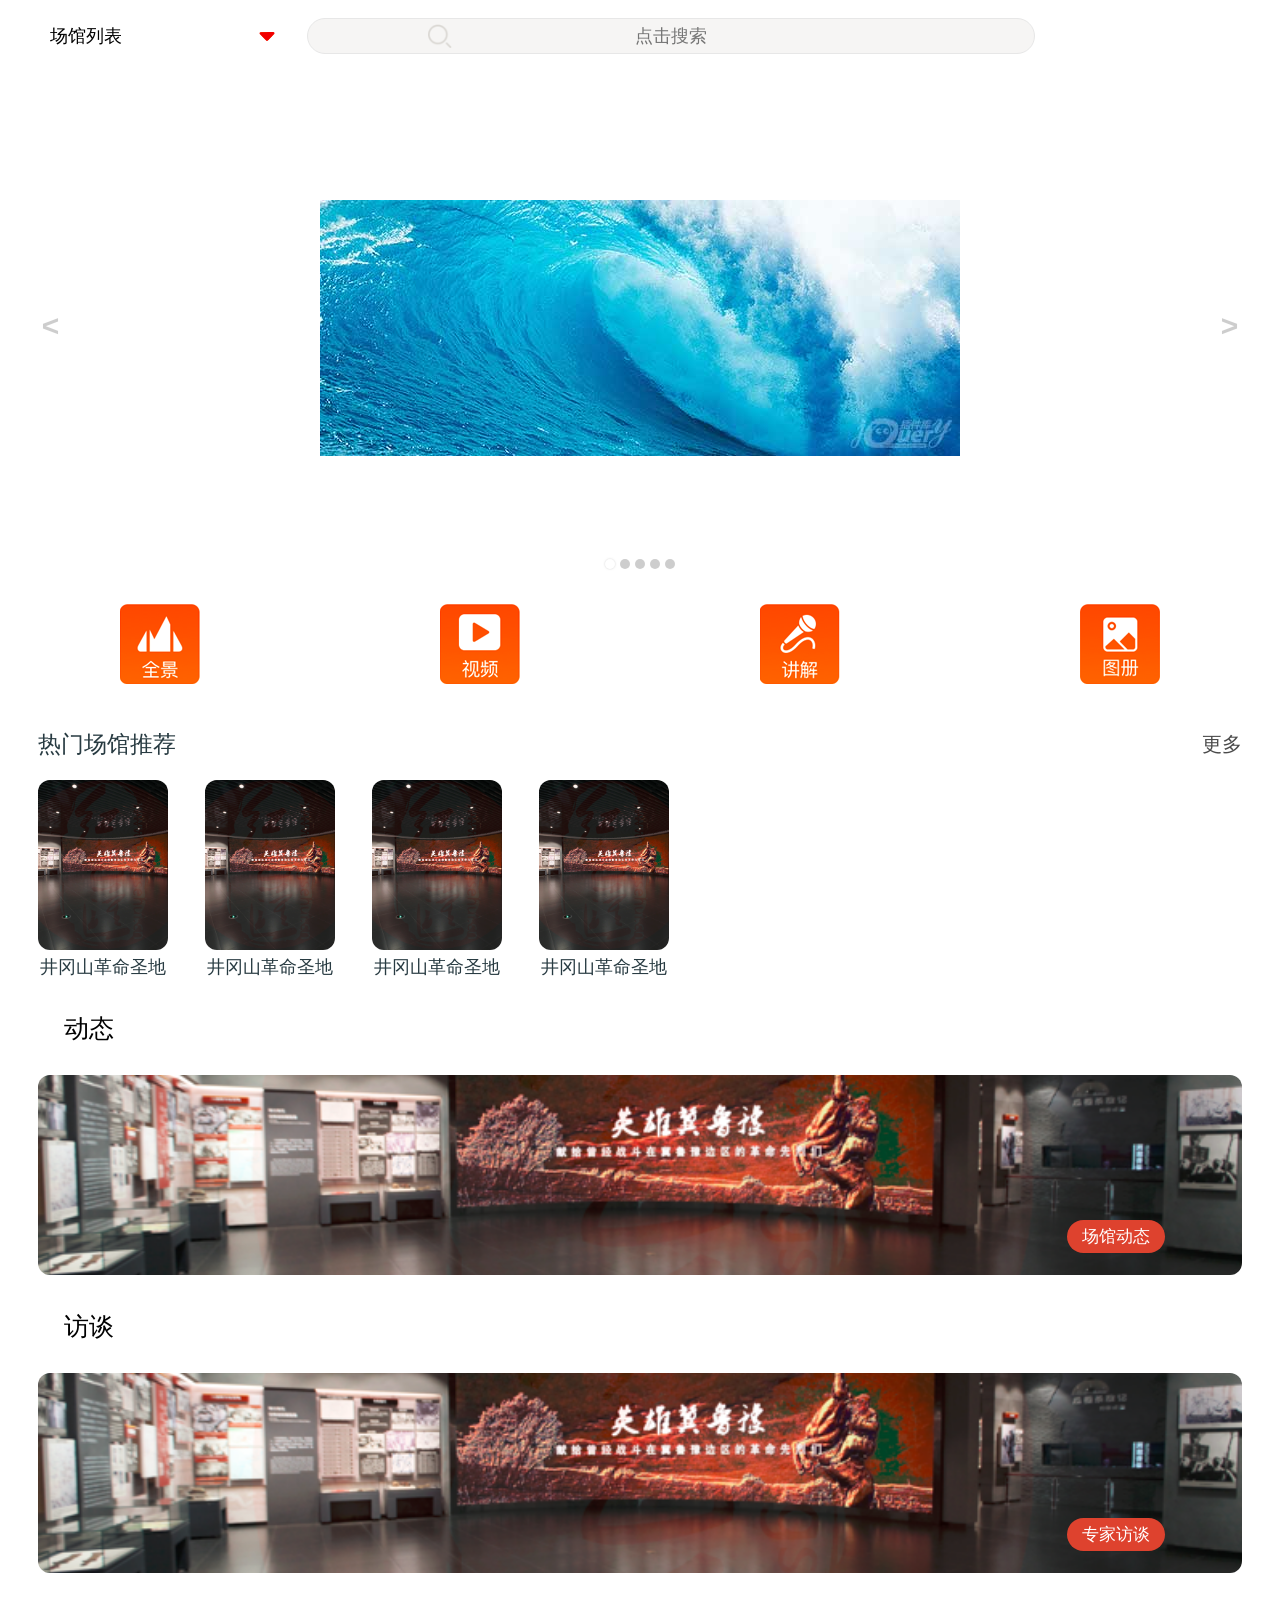
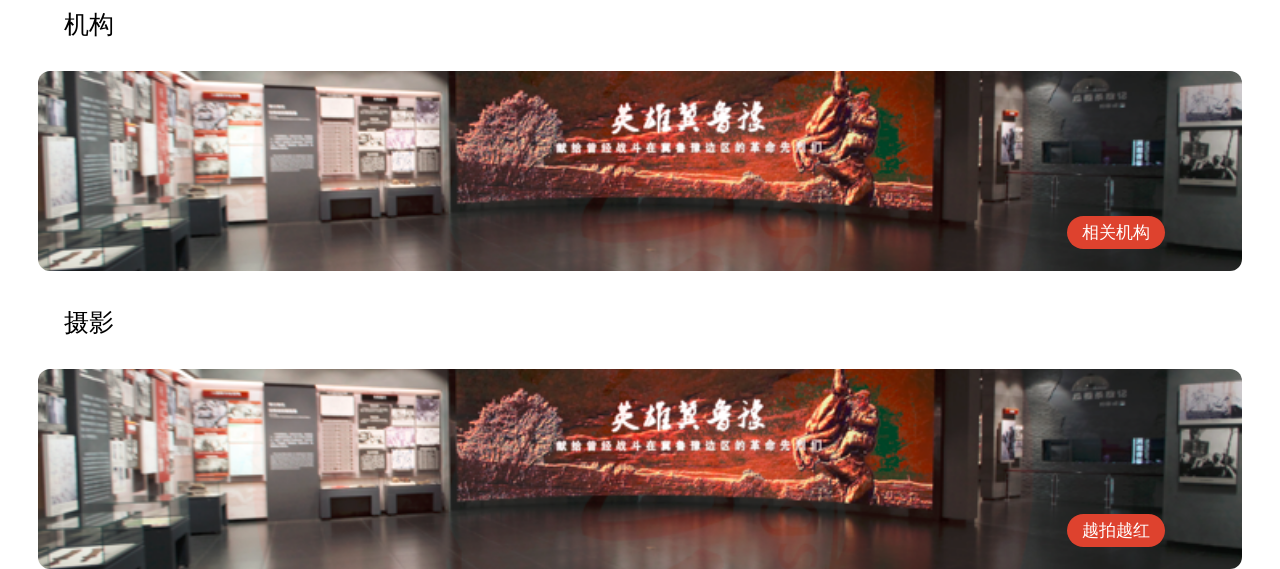
==== view/index.html @ e24bacd1 "11" ====
<!doctype html>
<html lang="en">
<head>
	<meta http-equiv="Content-Type" content="text/html; charset=utf-8"/>
	<meta content="IE=Edge,chrome=1" http-equiv="X-UA-Compatible">
	<meta name="viewport" content="user-scalable=no, width=device-width, initial-scale=1.0, maximum-scale=1.0"/>
	<meta content="yes" name="apple-mobile-web-app-capable">
	<meta content="black" name="apple-mobile-web-app-status-bar-style">
	<meta name="format-detection" content="telephone=no"/>
	<link rel="stylesheet" href="../public/swipe/swipeslider.css" />
	<link rel="stylesheet" href="../public/css/common.css" />
	<title>红色汇</title>
	<style>
		.swipslider{margin:0;padding:0;}
	</style>
</head>
<body class="commonBody m6 m2 index">
	<div class="header">
		<select id="vue_sel" class="sle"><option value="">场馆列表</option></select>
		<input id="ser_input" class="sle_input" placeholder="点击搜索" type="text" />
	</div>
	<div class="banner_div"> 
		<figure id="full_feature" class="swipslider">
			<ul class="sw-slides">
			 <li class="sw-slide">
				<img src="../public/img/summer_beach.jpg" alt="Summer beach concept">
			  </li>
			  <li class="sw-slide">
				<img src="../public/img/lang_yie_ar_kung_fu.jpg" alt="Lang from Yie Ar Kung Fu">
			  </li>       
			  <li class="sw-slide">
				<img src="../public/img/tiny_vacation.jpg" alt="Tiny Tina">
			  </li>
			  <li class="sw-slide">
				<img src="../public/img/borderlands_tiny_tina.jpg" alt="Tiny Tina from Borderlands 2">
			  </li>
			  <li class="sw-slide">
				<img src="../public/img/redhead.jpg" alt="Redhead girl">
			  </li>
			</ul>
		  </figure>
	</div>
	<ul class="for_ul">
		<li><a href="javascript:;" art='4' class="aimg aimg3"></a></li>
		<li><a href="javascript:;" art='2' class="aimg aimg2"></a></li>
		<li><a href="javascript:;" art='3' class="aimg aimg4"></a></li>
		<li><a href="javascript:;" art='1' class="aimg aimg1"></a></li>
	</ul>
	<div class="intr_div">
		<h4 class="intr_t">热门场馆推荐<a class="inmore">更多</a></h4>
		<div class="intr_over">
		<ul id="intr_list" class="intr_ul">
			<li><i style="background:url('../public/img/m3_1.png') no-repeat center center;background-size:cover;"></i><br/><span class="tt">井冈山革命圣地</span></li>
			<li><i style="background:url('../public/img/m3_1.png') no-repeat center center;background-size:cover;"></i><br/><span class="tt">井冈山革命圣地</span></li>
			<li><i style="background:url('../public/img/m3_1.png') no-repeat center center;background-size:cover;"></i><br/><span class="tt">井冈山革命圣地</span></li>
			<li><i style="background:url('../public/img/m3_1.png') no-repeat center center;background-size:cover;"></i><br/><span class="tt">井冈山革命圣地</span></li>
		</ul>
		</div>
	</div>
	<!--  -->
	<div class="m6_head m6_head5">
		<span class="title1">动态</span>
	</div>
	<div class="changguan_list">
		<div class="cg_one">
			<div class="cg_img cg_img5" style="background:url('../public/img/m3_1.png') no-repeat center center;background-size:cover;"></div>
			<span class="cgpo_t">场馆动态</span>
		</div>
	</div>
	<!--  -->
	<div class="m6_head m6_head2">
		<span class="title1">访谈</span>
	</div>
	<div class="changguan_list">
		<div class="cg_one">
			<div class="cg_img cg_img2" style="background:url('../public/img/m3_1.png') no-repeat center center;background-size:cover;"></div>
			<span class="cgpo_t">专家访谈</span>
		</div>
	</div>
	<!--  -->
	<div class="m6_head m6_head6">
		<span class="title1">机构</span>
	</div>
	<div class="changguan_list">
		<div class="cg_one">
			<div class="cg_img cg_img6" style="background:url('../public/img/m3_1.png') no-repeat center center;background-size:cover;"></div>
			<span class="cgpo_t">相关机构</span>
		</div>
	</div>
	<!--  -->
	<div class="m6_head m6_head1">
		<span class="title1">摄影</span>
	</div>
	<div class="changguan_list">
		<div class="cg_one">
			<div class="cg_img cg_img1" style="background:url('../public/img/m3_1.png') no-repeat center center;background-size:cover;"></div>
			<span class="cgpo_t">越拍越红</span>
		</div>
	</div>
	<!--  -->
	
	<script type="text/javascript" src="../public/libs/jquery.min.js"></script>
	<script type="text/javascript" src="../public/laydate/laydate.js"></script>
	<script type="text/javascript" src="../public/libs/json.js"></script>
	<script type="text/javascript" src="../public/libs/base.js"></script>
	<script type="text/javascript" src="../public/libs/layer.js"></script>
	<script type="text/javascript" src="../public/libs/utils.js"></script>
	<script type="text/javascript" src="../public/swipe/swipeslider.js"></script>
	<script type="text/javascript" src="../public/js/common2.js"></script>
	
</body>

<script>
$(function(){
	var g = {};
	g.login_token = Utils.offLineStore.get("token",false) || "";
	g.id = Utils.getQueryString("id") || "";
	//if(g.id == ''){g.id = Utils.offLineStore.get("venueaid",false);}
	g.httpTip = new Utils.httpTip({});
	g.totalPage = 1;//存总页数
	g.nowPage = 0;//存当前页 0 是第一页
	g.showPages = 10;//每页显示多少行
	var urls = ['','photo/','interview/','video/','pano/','article/','association/'];
	g.p_name = ['','场馆照片','专家访谈','讲解风采','场馆全景','场馆动态','相关机构'];
	//加载banner图
	$('#full_feature').swipeslider({
		        transitionDuration: 600,
		        autoPlayTimeout: 10000,
		        sliderHeight: '40%'
		      });
/* **************************************** lodding ******************************************** */	
	
	
	loadPage();
	
/* **************************************** setTing ******************************************** */	

	//加载页面
	function loadPage(){
		getVenues();//获取场馆列表
		getHotVenue();//获取热门场馆列表
		getvenueother(1);//摄影
		getvenueother(2);//访谈
		getvenueother(5);//动态
		getvenueother(6);//机构
	}

	//搜索框输入
	$('#ser_input').keyup(function(){
		var _val = $(this).val() || '';
		//if(_val == ''){return false;}
		getVenues(_val);
	
	});
	
	
	//获取场馆列表
	function getVenues(ser){
		var ser = ser || '';
		var condi = {};
		condi.search = ser;
		var url = Base.serverUrl + "venue/";
		//g.httpTip.show();
		$.ajax({
			url:url,
			data:condi,
			timeout: 30000, //超时时间设置，单位毫秒
			type:"GET",
			dataType:'json',
			context:this,
			async: false,
			success: function(data){
				if(data){
					var count = data.count || 0;
					if(count > 0){
						var data = data.results || [];
						var html = '<option value="">场馆列表</option>';
						for(var i=0,len=data.length;i<len;i++){
							var d = data[i] || '';
							var id = d.id || '';
							var name = d.name || '';
							var image_url = d.image_url || '../public/img/no.jpg';
							html+='<option value="'+id+'">'+name+'</option>';
						}
						$('#vue_sel').html(html);
					}		
				}
				else{
					var msg = data.message || "获取失败";
					Utils.alert(msg);
				}
				//g.httpTip.hide();
			},
			error:function(data,status){
				//g.httpTip.hide();
				if(status=='timeout'){
		　　　　　  Utils.alert("超时");
		　　　　}
			}
		});
	}
	//选择场馆
	$('#vue_sel').change(function(){
		var _val =  $(this).find("option:selected").val();
		if(_val == ''){return false;}
		gourl(_val);
	});
	
	//跳转到场馆列表页
	window.gourl = function(id){
		var id = id || '';
		if(id == ''){Utils.alert('场馆不存在！');return false;}
		Utils.offLineStore.set("venueaid",id,false);//存储当前场馆
		location.href="mobile2.html?id="+id;
	}
	
	
	//获取热门场馆列表
	function getHotVenue(){
		var condi = {};
		var url = Base.serverUrl + "venue_popular/";
		//g.httpTip.show();
		$.ajax({
			url:url,
			data:condi,
			timeout: 30000, //超时时间设置，单位毫秒
			type:"GET",
			dataType:'json',
			context:this,
			async: false,
			success: function(data){
				if(data){
					var count = data.count || 0;
					if(count > 0){
						var data = data.results || [];
						var html = '';
						for(var i=0,len=data.length;i<len;i++){
							var d = data[i] || '';
							var id = d.id || '';
							var name = d.name || '';
							var image_url = d.image_url || '../public/img/no.jpg';
							html+='<li onclick="gourl(\''+id+'\')"><i style="background:url('+image_url+') no-repeat center center;background-size:cover;"></i><br/><span class="tt">'+name+'</span></li>';
						}
						var _w = count*$('#intr_list li').width()+180;
						$('#intr_list').html(html).css('width',_w);

					}else{
						$('.intr_div').hide();
					}		
				}
				else{
					var msg = data.message || "获取失败";
					Utils.alert(msg);
				}
				//g.httpTip.hide();
			},
			error:function(data,status){
				//g.httpTip.hide();
				if(status=='timeout'){
		　　　　　  Utils.alert("超时");
		　　　　}
			}
		});
	}
	
	
	//获取场馆其他部分列表
	
	
	//获取列表 1场馆照片、2专家访谈、3讲解风采、4场馆全景
	
	function getvenueother(n){
		var n = n || 1;
		var ur = urls[n] || '';
		var condi = {};
		//condi.org_id = g.id;
		var url = Base.serverUrl +ur;
		//g.httpTip.show();
		$.ajax({
			url:url,
			data:condi,
			timeout: 30000, //超时时间设置，单位毫秒
			type:"GET",
			dataType:'json',
			context:this,
			async: false,
			success: function(data){
				if(data){
					var count = data.count || 0;
					if(count > 0){
						var data = data.results || [];
						var html = '';
						var img = '../public/img/no.jpg';
						for(var i=0,len=data.length;i<len;i++){
							var d = data[i] || '';
							var id = d.id || '';
							var image_url = d.image_url || '../public/img/no.jpg';
							var image_min_url = d.image_min_url || '../public/img/no.jpg';
							if(i==0){img = image_url}//获取第一张照片
							if(n==1 && i==0){img = image_min_url}//获取第一张照片
						}
						$('.cg_img'+n).css({'background':'url('+img+') no-repeat center center','background-size':'cover'}).on('click',function(){
							Utils.offLineStore.set("venueaid",'index',false);//存储当前场馆
							Utils.offLineStore.set("venuep",n,false);//存储第几个
							location.href="mobile3.html?id="+'index'+'&p='+n;//id传空 说明主页过去的
						});
					}else{
						$('.m6_head'+n).hide();
						$('.cg_img'+n).parents('.changguan_list').hide();
					}		
				}	
				else{
					var msg = data.message || "获取失败";
					//Utils.alert(msg);
				}
				//g.httpTip.hide();
			},
			error:function(data,status){
				//g.httpTip.hide();
				if(status=='timeout'){
		　　　　　  Utils.alert("超时");
		　　　　}
			}
		});
	}
	//首页上面几个图标点击调转
	$('.aimg').on('click',function(){
		var p = $(this).attr('art') || '';
		if(p == ''){return false;}
		Utils.offLineStore.set("venueaid",'index',false);//存储当前场馆
		Utils.offLineStore.set("venuep",p,false);//存储第几个
		location.href="mobile3.html?id="+'index'+'&p='+p;//id传空 说明主页过去的
		
	});
	


});

</script>
</html>
---- public/swipe/swipeslider.css ----
.swipslider {
  position: relative;
  overflow: hidden;
  display: block;
  padding-top: 60%;
  -webkit-user-select: none;
     -moz-user-select: none;
      -ms-user-select: none;
          user-select: none; }
  .swipslider .sw-slides {
    display: block;
    padding: 0;
    list-style: none;
    width: 100%;
    height: 100%;
    white-space: nowrap;
    font-size: 0;
    -webkit-transform: translateX(0);
            transform: translateX(0);
    position: absolute;
    bottom: 0; }
  .swipslider .sw-slide {
    width: 100%;
    height: 100%;
    margin: auto;
    display: inline-block;
    position: relative; }
    .swipslider .sw-slide > img {
      position: absolute;
      top: 50%;
      left: 50%;
      -webkit-transform: translate(-50%, -50%);
              transform: translate(-50%, -50%);
      max-height: 100%;
      max-width: 100%;
      margin-left: auto;
      margin-right: auto;
      -webkit-user-select: none;
         -moz-user-select: none;
          -ms-user-select: none;
              user-select: none; }
    .swipslider .sw-slide .sw-content {
      width: 100%;
      height: 100%;
      margin-left: 0;
      margin-right: 0;
      font-size: 14px; }

.sw-next-prev {
  font-family: "Courier New", Courier, monospace;
  height: 50px;
  width: 50px;
  text-align: center;
  vertical-align: middle;
  position: absolute;
  line-height: 50px;
  font-size: 30px;
  font-weight: bolder;
  color: rgba(160, 160, 160, 0.53);
  top: 50%;
  -webkit-transform: translateY(-50%);
          transform: translateY(-50%);
  background-color: rgba(255, 255, 255, 0);
  border-radius: 50%;
  text-decoration: none;
  transition: all .2s ease-out;
  cursor: pointer;
  -webkit-user-select: none;
     -moz-user-select: none;
      -ms-user-select: none;
          user-select: none; }
  .sw-next-prev:hover {
    background-color: rgba(255, 255, 255, 0.74); }
  .sw-next-prev:active {
    background-color: rgba(255, 255, 255, 0.5); }

.sw-prev {
  left: 2%; }
  .sw-prev::after {
    content: '<'; }

.sw-next {
  right: 2%; }
  .sw-next::after {
    content: '>'; }

.sw-bullet {
  position: absolute;
  bottom: 2%;
  list-style: none;
  display: block;
  width: 100%;
  text-align: center;
  padding: 0;
  margin: 0; }
  .sw-bullet li {
    width: 10px;
    height: 10px;
    background-color: rgba(160, 160, 160, 0.53);
    border-radius: 50%;
    display: inline-block;
    cursor: pointer;
    transition: all .2s ease-out; }
    .sw-bullet li:hover {
      background-color: rgba(255, 255, 255, 0.74); }
    .sw-bullet li.active {
      background-color: rgba(255, 255, 255, 0.5);
      box-shadow: 0 0 2px rgba(160, 160, 160, 0.53); }
    .sw-bullet li:not(:last-child) {
      margin-right: 5px; }
---- public/css/common.css ----
/**
 * Created by lixianqi on 2017/5/3.
 */

/* ���� */
body, div, dl, dt, dd, ul, ol, li, h1, h2, h3, h4, h5, h6, pre, code, form, fieldset, legend, p, blockquote, th, td, img {
    border: 0 none;
    margin: 0;
    outline: medium none;
    padding: 0;
}
.clearfix::after, .central::after, .widget ul::after, .paging::after, .pagenav::after, .base-tit::after {
    clear: both;
    content: ".";
    display: block;
    height: 0;
    visibility: hidden;
}
ul,li,h4,h3,h5,h6,dd,dl,dt,i,a,i{border: 0 none;
    margin: 0;
    outline: medium none;
	font-style:normal;
	list-style: outside none none;
    padding: 0;
	font-weight:500;
}
a,a:hover,a:active{cursor:pointer;text-decoration:none;outline:none;}
button{cursor:pointer;}
a:hover {
    text-decoration: none;
	
}
select,input,input:focus,input:active{outline:none;}
html,body{height:100%;margin:0;padding:0;font-size:17px;font-family:MicrosoftYaHei;}

body{position:relative;}

.commonBody{}
.commonBody .showmore_div{padding:15px 0;text-align:center;}
.commonBody .showmore_div .showm_a{color:#4A4A4A;font-size:22px;}


/* mobile6 */
.m6{}
.m6 .m6_head{padding:30px 0 30px 5%;position:relative;}
.m6 .m6_head .title1{color:#000000;font-size:25px;}
.m6 .m6_head .title2{color:#4A4A4A;padding-left:10px;font-size:13px;}
.m6 .m6_head .bacc{display:inline-block;width:30px;height:20px;position:absolute;right:5%;top:36px;background:url('../img/m6_1.png') no-repeat center center;background-size:contain;}
.m6 .changguan_list{}
.m6 .cg_one{margin-bottom:30px;position:relative;}
.m6 .cg_one .cg_img{height:200px;}
.m6 .cg_one .cg_text{text-align:center;margin:10px 0 0;color:#000000;}

/* mobile5 */
.m5{}
.m5 .m5_head{position:relative;height:80px;border-bottom:1px solid #fbfbfa;}
.m5 .m5_head .m5h_tt{position:absolute;left:3%;top:15px;font-size:15px;color:#9a9691;display:inline-block;}
.m5 .m5_head .m5h_p{position:absolute;left:3%;top:45px;font-size:17px;color:#000000;display:inline-block;}
.m5 .m5_head .refresh_a{position:absolute;right:3%;top:44px;font-size:17px;color:#55c8ff;display:inline-block;}
.m5 .m5_podiv{border-top:1px solid #f4f3f1;overflow:hidden;}

.m5 .m5_podiv .m5p_left_list{background-color:#f3f5f8;display:inline-block;float:left;width:30%;}
.m5 .m5_podiv .m5p_left_list .m5pli{padding:11px 0;}
.m5 .m5_podiv .m5p_left_list .m5pli a{color:#7d7a75;border-left:7px solid #f3f5f8;padding-left:21px;height:41px;line-height:41px;display:inline-block;}
.m5 .m5_podiv .m5p_left_list .m5pli.active{background-color:#ffffff;}
.m5 .m5_podiv .m5p_left_list .m5pli.active a{color:#000000;border-left:7px solid #f63211;}

.m5 .m5_podiv .m5p_right_list{display:inline-block;float:left;width:69%;}
.m5 .m5_podiv .m5p_right_list .m5pli{padding:11px 0;}
.m5 .m5_podiv .m5p_right_list .m5pli a{color:#7d7a75;border-left:7px solid #ffffff;padding-left:21px;height:41px;line-height:41px;display:inline-block;}

/* mobile4 */
.m4{}
.m4 .cg_one{margin-bottom:20px;}


/* mobile3 */
.m3{}
.m3 .cg_one{margin-bottom:20px;}
.m3 .m6_head .sle_input{width:50%;margin-left:2%;font-size:18px;text-align:center;height:32px;line-height:32px;border-radius:32px;border:1px solid #E7E7E7;background:url('../img/index_img1.png') no-repeat 17% center;background-size:auto 70%;background-color:#f6f5f4;}


/* mobile2 */
.m2{}
.m2 .m2_head{height:322px;position:relative;}
.m2 .m2_head .title1{position:absolute;left:3%;bottom:40px;color:#ffffff;font-size:25px;font-family:PingFangSC-Regular;}
.m2 .m2_jie{position:relative;background-color:#ffffff;padding-top:21px;margin-top:-30px;margin-bottom:30px;border-top-left-radius:32px;border-top-right-radius:32px;}
.m2 .m2_jie .m2j_t{margin-bottom:21px;text-align:center;color:#4A4A4A;font-size:22px;}
.m2 .m2_jie .m2j_t i{display:inline-block;vertical-align:middle;width:32px;height:32px;margin-right:12px;background:url('../img/m2_2.png') no-repeat center center;background-size:contain;}
.m2 .m2_jie .m2j_text{transition:all .25s ease-in-out;height:131px;overflow:hidden;margin:0 3%;font-size:18px;line-height:26px;color:#9B9B9B;}
.m2 .m2_jie .m2j_text.down{height:auto;}
.up_show_div{text-align:center;display:none;}
.up_show_div .ups_a{display:inline-block;width:21px;height:12px;background:url('../img/m2_3.png') no-repeat center center;background-size:contain;}
.up_show_div.active .ups_a{display:inline-block;width:21px;height:12px;background:url('../img/m2_30.png') no-repeat center center;background-size:contain;}

.cgpo_t{position:absolute;color:#ffffff;background-color:#DE422E;right:9%;bottom:22px;padding:5px 15px;border-radius:30px;}
.m2 .changguan_list{margin:0px 0 35px;}
.m2 .cg_one .cg_img{margin:0 3%;border-radius:12px;}
.m2 .checkall{text-align:center;height:60px;line-height:60px;color:#ffffff;background-color:#b71900;font-size:18px;}
.m2 .checkall i{margin-right:5%;vertical-align:middle;display:inline-block;width:33px;height:33px;background:url('../img/m2_4.png') no-repeat center center;background-size:contain;}

/* mobile1 */
.m1{height:100%;background:#000000;}
.m1 .m1_bg_div{position:relative;height:100%;}
.m1 .m1t_bg{background-color:#000000;opacity:0.3;position:absolute;top:12%;left:0;right:0;width:100%;height:128px;}
.m1 .m1_t{position:absolute;top:12%;left:0;right:0;width:100%;height:128px;}
.m1 .m1_t i{float:left;margin:20px 3% 0 5%;display:inline-block;width:10%;max-width:50px;height:87px;vertical-align:middle;}
.m1 .m1_t .m1t_t{float:left;display:inline-block;width:75%;margin-top:20px;font-size:30px;line-height:45px;color:#ffffff;font-family:PingFangSC-Regular;}
.m1 .online_a1{color:#ffffff;background-color:#f60000;font-size:28px;text-align:center;height:58px;line-height:58px;display:inline-block;width:60%;max-width:320px;bottom:15%;border-radius:16px;left:0;right:0;margin:0 auto;position:absolute;}
.m1 .online_a2{color:#ffffff;font-size:17px;text-align:center;height:60px;line-height:60px;display:inline-block;bottom:6%;left:0;right:0;margin:0 auto;position:absolute;}

/* index */
.index{background:#ffffff;}
.index.m6 .cg_one{margin-bottom:0;}
.index.m6 .m6_head{padding-top:0;}
.index .header{padding:16px 3%;}
.index .header .sle{padding-left:1%;font-size:18px;height:40px;width:20%;min-width:100px;line-height:40px;border:none;appearance:none;
-moz-appearance:none;
-webkit-appearance:none;
background:url('../img/m2_3.png') no-repeat 98% center;background-size:auto 22%;}
.index .header .sle_input{width:60%;margin-left:2%;font-size:18px;text-align:center;height:32px;line-height:32px;border-radius:32px;border:1px solid #E7E7E7;background:url('../img/index_img1.png') no-repeat 17% center;background-size:auto 70%;background-color:#f6f5f4;}
.index .banner_div{}
.index .for_ul{overflow:hidden;margin:20px auto 40px;}
.index .for_ul li{float:left;display:inline-block;width:25%;text-align:center;}
.index .for_ul li .aimg{display:inline-block;width:60%;min-width:60px;height:80px;}
.index .for_ul li .aimg.aimg1{background:url('../img/id_img1.png') no-repeat center center;background-size:contain;}
.index .for_ul li .aimg.aimg2{background:url('../img/id_img2.png') no-repeat center center;background-size:contain;}
.index .for_ul li .aimg.aimg3{background:url('../img/id_img3.png') no-repeat center center;background-size:contain;}
.index .for_ul li .aimg.aimg4{background:url('../img/id_img4.png') no-repeat center center;background-size:contain;}
.index .intr_div{margin-bottom:20px;}
.index .intr_over{white-space:nowrap;height:232px;overflow:hidden;overflow-x:auto;}
.index .intr_t{color:#283B42;font-size:23px;padding-left:3%;position:relative;}
.index .intr_t .inmore{color:#4A4A4A;font-size:20px;position:absolute;right:3%;top:2px;}
.index .intr_ul{height:210px;margin:20px auto 20px;padding:0 1.5%;}
.index .intr_ul li{float:left;height:210px;display:inline-block;width:35%;max-width:130px;margin:0 1.5%;}
.index .intr_ul li i{display:inline-block;width:100%;height:170px;border-radius:12px;}
.index .intr_ul li .tt{color:#283B42;text-overflow:ellipsis;font-size:18px;display:inline-block;width:100%;overflow:hidden;text-align:center;}
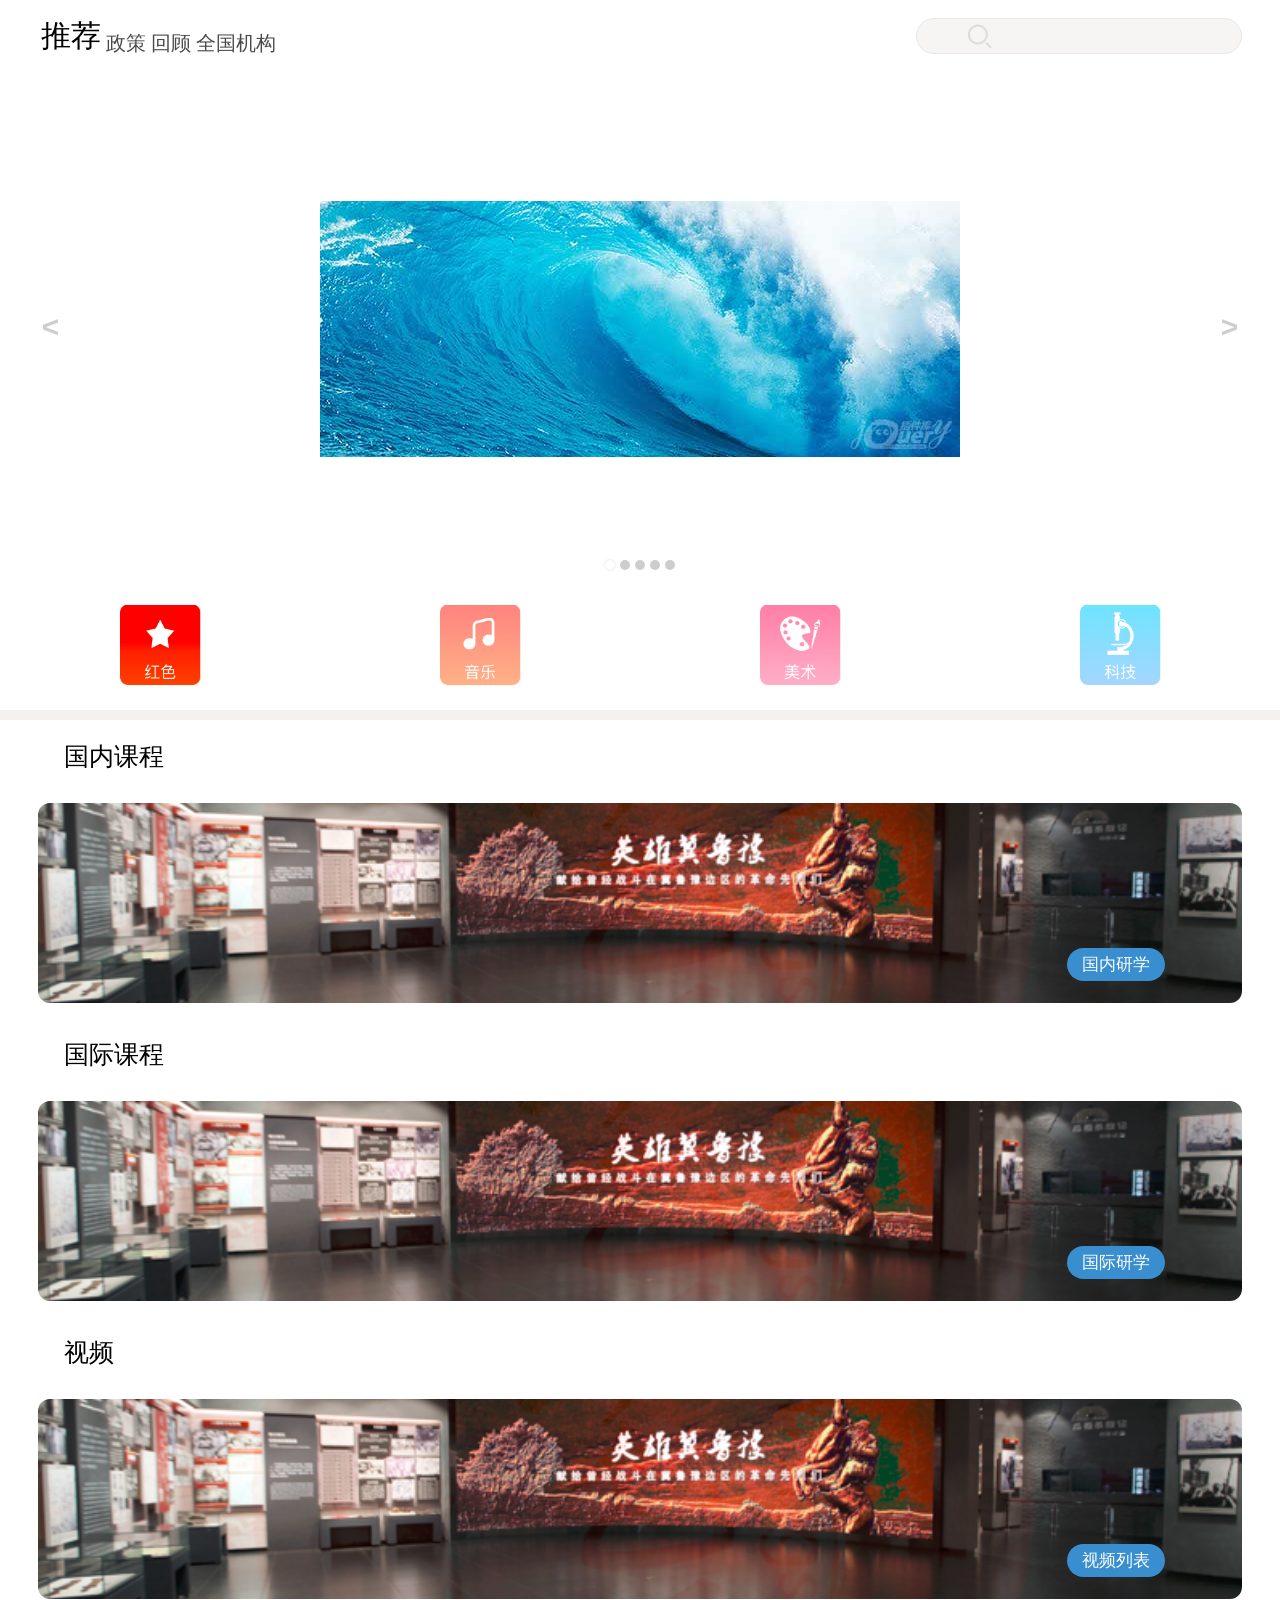
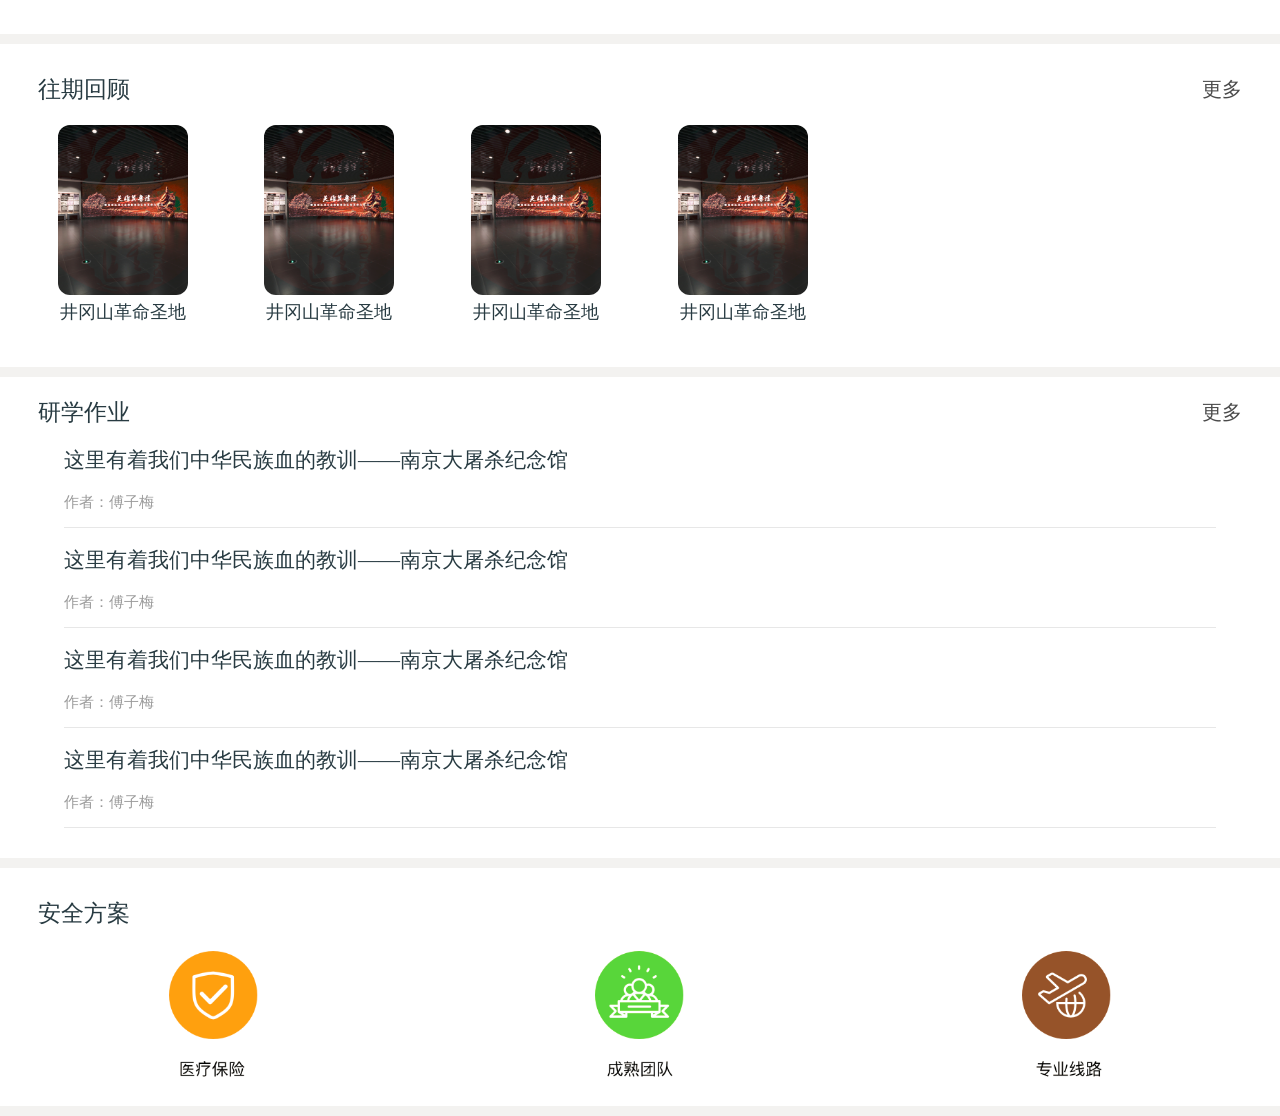
==== commit a7e9dd87: "11" ====
--- a/view/index.html
+++ b/view/index.html
@@ -9,15 +9,15 @@
 	<meta name="format-detection" content="telephone=no"/>
 	<link rel="stylesheet" href="../public/swipe/swipeslider.css" />
 	<link rel="stylesheet" href="../public/css/common.css" />
-	<title>红色汇</title>
+	<title>研学网</title>
 	<style>
 		.swipslider{margin:0;padding:0;}
 	</style>
 </head>
 <body class="commonBody m6 m2 index">
 	<div class="header">
-		<select id="vue_sel" class="sle"><option value="">场馆列表</option></select>
-		<input id="ser_input" class="sle_input" placeholder="点击搜索" type="text" />
+		<ul class="h_menu"><li class="active">推荐</li><li>政策</li><li>回顾</li><li>全国机构</li></ul>
+		<input id="ser_input" class="sle_input" type="text" />
 	</div>
 	<div class="banner_div"> 
 		<figure id="full_feature" class="swipslider">
@@ -41,13 +41,44 @@
 		  </figure>
 	</div>
 	<ul class="for_ul">
-		<li><a href="javascript:;" art='4' class="aimg aimg3"></a></li>
+		<li><a href="javascript:;" art='4' class="aimg aimg1"></a></li>
 		<li><a href="javascript:;" art='2' class="aimg aimg2"></a></li>
-		<li><a href="javascript:;" art='3' class="aimg aimg4"></a></li>
-		<li><a href="javascript:;" art='1' class="aimg aimg1"></a></li>
+		<li><a href="javascript:;" art='3' class="aimg aimg3"></a></li>
+		<li><a href="javascript:;" art='1' class="aimg aimg4"></a></li>
 	</ul>
+	<!--  -->
+	<div class="m6_head m6_head5">
+		<span class="title1">国内课程</span>
+	</div>
+	<div class="changguan_list">
+		<div class="cg_one">
+			<div class="cg_img cg_img5" style="background:url('../public/img/m3_1.png') no-repeat center center;background-size:cover;"></div>
+			<span class="cgpo_t">国内研学</span>
+		</div>
+	</div>
+	<!--  -->
+	<div class="m6_head m6_head2">
+		<span class="title1">国际课程</span>
+	</div>
+	<div class="changguan_list">
+		<div class="cg_one">
+			<div class="cg_img cg_img2" style="background:url('../public/img/m3_1.png') no-repeat center center;background-size:cover;"></div>
+			<span class="cgpo_t">国际研学</span>
+		</div>
+	</div>
+	<!--  -->
+	<div class="m6_head m6_head6">
+		<span class="title1">视频</span>
+	</div>
+	<div class="changguan_list">
+		<div class="cg_one">
+			<div class="cg_img cg_img6" style="background:url('../public/img/m3_1.png') no-repeat center center;background-size:cover;"></div>
+			<span class="cgpo_t">视频列表</span>
+		</div>
+	</div>
+	
 	<div class="intr_div">
-		<h4 class="intr_t">热门场馆推荐<a class="inmore">更多</a></h4>
+		<h4 class="intr_t">往期回顾<a class="inmore">更多</a></h4>
 		<div class="intr_over">
 		<ul id="intr_list" class="intr_ul">
 			<li><i style="background:url('../public/img/m3_1.png') no-repeat center center;background-size:cover;"></i><br/><span class="tt">井冈山革命圣地</span></li>
@@ -57,45 +88,35 @@
 		</ul>
 		</div>
 	</div>
-	<!--  -->
-	<div class="m6_head m6_head5">
-		<span class="title1">动态</span>
-	</div>
-	<div class="changguan_list">
-		<div class="cg_one">
-			<div class="cg_img cg_img5" style="background:url('../public/img/m3_1.png') no-repeat center center;background-size:cover;"></div>
-			<span class="cgpo_t">场馆动态</span>
-		</div>
-	</div>
-	<!--  -->
-	<div class="m6_head m6_head2">
-		<span class="title1">访谈</span>
-	</div>
-	<div class="changguan_list">
-		<div class="cg_one">
-			<div class="cg_img cg_img2" style="background:url('../public/img/m3_1.png') no-repeat center center;background-size:cover;"></div>
-			<span class="cgpo_t">专家访谈</span>
-		</div>
-	</div>
-	<!--  -->
-	<div class="m6_head m6_head6">
-		<span class="title1">机构</span>
-	</div>
-	<div class="changguan_list">
-		<div class="cg_one">
-			<div class="cg_img cg_img6" style="background:url('../public/img/m3_1.png') no-repeat center center;background-size:cover;"></div>
-			<span class="cgpo_t">相关机构</span>
-		</div>
-	</div>
-	<!--  -->
-	<div class="m6_head m6_head1">
-		<span class="title1">摄影</span>
-	</div>
-	<div class="changguan_list">
-		<div class="cg_one">
-			<div class="cg_img cg_img1" style="background:url('../public/img/m3_1.png') no-repeat center center;background-size:cover;"></div>
-			<span class="cgpo_t">越拍越红</span>
-		</div>
+	<div class="intr_div2">
+		<h4 class="intr_t">研学作业<a class="inmore">更多</a></h4>
+		<div class="yxz_list">
+			<div class="yx_one">
+				<h4 class="yx_t">这里有着我们中华民族血的教训——南京大屠杀纪念馆</h4>
+				<p class="yx_p">作者：傅子梅</p>
+			</div>
+			<div class="yx_one">
+				<h4 class="yx_t">这里有着我们中华民族血的教训——南京大屠杀纪念馆</h4>
+				<p class="yx_p">作者：傅子梅</p>
+			</div>
+			<div class="yx_one">
+				<h4 class="yx_t">这里有着我们中华民族血的教训——南京大屠杀纪念馆</h4>
+				<p class="yx_p">作者：傅子梅</p>
+			</div>
+			<div class="yx_one">
+				<h4 class="yx_t">这里有着我们中华民族血的教训——南京大屠杀纪念馆</h4>
+				<p class="yx_p">作者：傅子梅</p>
+			</div>
+			
+		</div>
+	</div>
+	<div class="intr_div3">
+		<h4 class="intr_t">安全方案</h4>
+		<ul class="for_ul for_ul2">
+			<li><a href="javascript:;" art='4' class="aimg aimg1"></a></li>
+			<li><a href="javascript:;" art='2' class="aimg aimg2"></a></li>
+			<li><a href="javascript:;" art='3' class="aimg aimg3"></a></li>
+		</ul>
 	</div>
 	<!--  -->
 	
@@ -131,7 +152,7 @@
 /* **************************************** lodding ******************************************** */	
 	
 	
-	loadPage();
+	//loadPage();
 	
 /* **************************************** setTing ******************************************** */	
 
--- a/public/css/common.css
+++ b/public/css/common.css
@@ -45,7 +45,7 @@
 .m6 .m6_head{padding:30px 0 30px 5%;position:relative;}
 .m6 .m6_head .title1{color:#000000;font-size:25px;}
 .m6 .m6_head .title2{color:#4A4A4A;padding-left:10px;font-size:13px;}
-.m6 .m6_head .bacc{display:inline-block;width:30px;height:20px;position:absolute;right:5%;top:36px;background:url('../img/m6_1.png') no-repeat center center;background-size:contain;}
+.m6 .bacc{display:inline-block;width:30px;height:20px;position:absolute;right:2%;top:27px;background:url('../img/m6_1.png') no-repeat center center;background-size:contain;}
 .m6 .changguan_list{}
 .m6 .cg_one{margin-bottom:30px;position:relative;}
 .m6 .cg_one .cg_img{height:200px;}
@@ -87,17 +87,25 @@
 .m2 .m2_jie{position:relative;background-color:#ffffff;padding-top:21px;margin-top:-30px;margin-bottom:30px;border-top-left-radius:32px;border-top-right-radius:32px;}
 .m2 .m2_jie .m2j_t{margin-bottom:21px;text-align:center;color:#4A4A4A;font-size:22px;}
 .m2 .m2_jie .m2j_t i{display:inline-block;vertical-align:middle;width:32px;height:32px;margin-right:12px;background:url('../img/m2_2.png') no-repeat center center;background-size:contain;}
-.m2 .m2_jie .m2j_text{transition:all .25s ease-in-out;height:131px;overflow:hidden;margin:0 3%;font-size:18px;line-height:26px;color:#9B9B9B;}
+.m2 .m2_jie .m2j_text{font-size:20px;transition:all .25s ease-in-out;height:131px;overflow:hidden;margin:0 5%;font-size:18px;line-height:26px;color:#000000;}
 .m2 .m2_jie .m2j_text.down{height:auto;}
-.up_show_div{text-align:center;display:none;}
+.up_show_div{text-align:center;}
 .up_show_div .ups_a{display:inline-block;width:21px;height:12px;background:url('../img/m2_3.png') no-repeat center center;background-size:contain;}
 .up_show_div.active .ups_a{display:inline-block;width:21px;height:12px;background:url('../img/m2_30.png') no-repeat center center;background-size:contain;}
 
-.cgpo_t{position:absolute;color:#ffffff;background-color:#DE422E;right:9%;bottom:22px;padding:5px 15px;border-radius:30px;}
+.cgpo_t{position:absolute;color:#ffffff;background-color:#398ED0;right:9%;bottom:22px;padding:5px 15px;border-radius:30px;}
 .m2 .changguan_list{margin:0px 0 35px;}
 .m2 .cg_one .cg_img{margin:0 3%;border-radius:12px;}
 .m2 .checkall{text-align:center;height:60px;line-height:60px;color:#ffffff;background-color:#b71900;font-size:18px;}
 .m2 .checkall i{margin-right:5%;vertical-align:middle;display:inline-block;width:33px;height:33px;background:url('../img/m2_4.png') no-repeat center center;background-size:contain;}
+.m2 .m2div{padding:0 5%;border-top:10px solid #f3f2f0;}
+.m2 .m2div .title1{font-size:21px;line-height:30px;padding:12px 0;}
+.m2 .m2table{width:100%;font-size:13px;}
+.m2 .m2table tr th{color:#4A4A4A;padding:2%;}
+.m2 .m2table .tr1{border-bottom:1px dashed #398ED0;}
+.m2 .m2table tr td{color:#055DA1;padding:2%;}
+
+
 
 /* mobile1 */
 .m1{height:100%;background:#000000;}
@@ -113,46 +121,85 @@
 .index{background:#ffffff;}
 .index.m6 .cg_one{margin-bottom:0;}
 .index.m6 .m6_head{padding-top:0;}
-.index .header{padding:16px 3%;}
-.index .header .sle{padding-left:1%;font-size:18px;height:40px;width:20%;min-width:100px;line-height:40px;border:none;appearance:none;
+.index .header{padding:16px 3%;position:relative;}
+.index .sle{padding-left:1%;font-size:18px;height:40px;width:20%;min-width:100px;line-height:40px;border:none;appearance:none;
 -moz-appearance:none;
 -webkit-appearance:none;
 background:url('../img/m2_3.png') no-repeat 98% center;background-size:auto 22%;}
-.index .header .sle_input{width:60%;margin-left:2%;font-size:18px;text-align:center;height:32px;line-height:32px;border-radius:32px;border:1px solid #E7E7E7;background:url('../img/index_img1.png') no-repeat 17% center;background-size:auto 70%;background-color:#f6f5f4;}
+.index .header .sle_input{position:absolute;right:3%;top:18px;display:inline-block;vertical-align:bottom;width:25%;margin-left:2%;font-size:18px;text-align:center;height:32px;line-height:32px;border-radius:32px;border:1px solid #E7E7E7;background:url('../img/index_img1.png') no-repeat 17% center;background-size:auto 70%;background-color:#f6f5f4;}
 .index .banner_div{}
-.index .for_ul{overflow:hidden;margin:20px auto 40px;}
+.index .for_ul{overflow:hidden;margin:20px auto 20px;padding-bottom:20px;border-bottom:10px solid #f3f2f0;}
 .index .for_ul li{float:left;display:inline-block;width:25%;text-align:center;}
+.index .for_ul2 li{width:33.33%;text-align:center;}
 .index .for_ul li .aimg{display:inline-block;width:60%;min-width:60px;height:80px;}
+.index .for_ul2 li .aimg{width:60%;min-width:60px;height:132px;}
 .index .for_ul li .aimg.aimg1{background:url('../img/id_img1.png') no-repeat center center;background-size:contain;}
 .index .for_ul li .aimg.aimg2{background:url('../img/id_img2.png') no-repeat center center;background-size:contain;}
 .index .for_ul li .aimg.aimg3{background:url('../img/id_img3.png') no-repeat center center;background-size:contain;}
 .index .for_ul li .aimg.aimg4{background:url('../img/id_img4.png') no-repeat center center;background-size:contain;}
-.index .intr_div{margin-bottom:20px;}
+.index .for_ul2 li .aimg.aimg1{background:url('../img/id_img01.png') no-repeat center center;background-size:contain;}
+.index .for_ul2 li .aimg.aimg2{background:url('../img/id_img02.png') no-repeat center center;background-size:contain;}
+.index .for_ul2 li .aimg.aimg3{background:url('../img/id_img03.png') no-repeat center center;background-size:contain;}
+
+.index .intr_div{margin-bottom:20px;padding:30px 0;border:10px solid #f3f2f0;border-left:none;border-right:none;}
 .index .intr_over{white-space:nowrap;height:232px;overflow:hidden;overflow-x:auto;}
 .index .intr_t{color:#283B42;font-size:23px;padding-left:3%;position:relative;}
 .index .intr_t .inmore{color:#4A4A4A;font-size:20px;position:absolute;right:3%;top:2px;}
-.index .intr_ul{height:210px;margin:20px auto 20px;padding:0 1.5%;}
+.index .intr_ul{height:210px;width:200%;margin:20px auto 20px;padding:0 1.5%;}
 .index .intr_ul li{float:left;height:210px;display:inline-block;width:35%;max-width:130px;margin:0 1.5%;}
 .index .intr_ul li i{display:inline-block;width:100%;height:170px;border-radius:12px;}
 .index .intr_ul li .tt{color:#283B42;text-overflow:ellipsis;font-size:18px;display:inline-block;width:100%;overflow:hidden;text-align:center;}
 
-
-
-
-
-
-
-
-
-
-
-
-
-
-
-
-
-
-
-
-
+.index .h_menu{min-width:255px;margin-left:0%;display:inline-block;vertical-align:bottom;overflow:hidden;}
+.index .h_menu li{color:#4A4A4A;margin:0 1%;font-size:20px;display:inline-block;vertical-align:bottom;}
+.index .h_menu li.active{font-size:30px;color:#000000;}
+.index .intr_div2{padding-bottom:30px;border-bottom:10px solid #f3f2f0;}
+.index .yxz_list{margin:0 5%;}
+.index .yxz_list .yx_one{padding:20px 0 15px;border-bottom:1px solid #E7E7E7;}
+.index .yxz_list .yx_one .yx_t{font-size:21px;line-height:25px;margin-bottom:20px;color:#283B42;}
+.index .yxz_list .yx_one .yx_p{font-size:15px;color:#9B9B9B;}
+
+.index .intr_div3{padding-top:30px;}
+
+/* mobile21 */
+.m21{}
+.m21 .header .sle_input{right:42px;top:18px;}
+.m21 .m21d_d{text-align:center;}
+.m21 .sle{font-size:23px;min-width:120px;}
+.m21 .m21_list{margin:0 5%;}
+.m21 .m21_list .m21_one{position:relative;padding:20px 0 15px;border-bottom:1px solid #E7E7E7;overflow:hidden;}
+.m21 .m21_list .mone_l{border-radius:12px;width:100px;height:100px;float:left;display:inline-block;}
+.m21 .m21_list .mone_r{position:absolute;left:110px;right:3%;display:inline-block;}
+.m21 .m21_list .m21_one .yx_t{font-size:20px;line-height:20px;margin-bottom:20px;margin-top:5px;color:#283B42;}
+.m21 .m21_list .m21_one .yx_p{height:56px;overflow:hidden;font-size:14px;color:#9B9B9B;}
+
+/* m3 */
+.m3 .for_ul li{width:33.33%;}
+
+/* m4 */
+.m4{}
+.m4 .m21_list .m21_one .po_span{font-size:13px;color:#4A4A4A;padding-right:3%;}
+.m4 .m21_list .m21_one .acc_span{font-size:13px;color:#4A4A4A;}
+.m4 .m21_list .m21_one .po_span i{margin-right:5px;display:inline-block;width:13px;height:18px;background:url('../img/m4_img1.png') no-repeat center center;background-size:contain;}
+.m4 .m21_list .m21_one .acc_span i{margin-right:5px;display:inline-block;width:19px;height:13px;background:url('../img/m4_img2.png') no-repeat center center;background-size:contain;}
+.m4 .m21_list .m21_one .yx_p{height:38px;margin-bottom:6px;}
+.m4 .m21_list .m21_one .yx_t{margin-bottom:12px;}
+
+/* m6 */
+.m6{}
+.m6 .nd_div{position:relative;color:#4A4A4A;font-size:15px;padding:15px 3% 20px;border-top:10px solid #f3f2f0;}
+.m6 .nd_div span{display:inline-block;margin-right:10px;color:#398ED0;font-size:21px;}
+
+.m61 .sle{position:absolute;right:3%;font-size:18px;top:10px;min-width:102px;}
+
+.m7 .vide_div{margin:10px 3% 30px;}
+.m7 .vide_list{overflow:hidden;}
+.m7 .vide_list li{padding-bottom:30px;float:left;display:inline-block;width:50%;}
+.m7 .vide_list li .ii{display:inline-block;height:134px;width:96%;margin:0 2%;}
+.m7 .vide_list li .ttt{display:inline-block;margin-top:10px;width:90%;overflow:hidden;text-overflow:ellipsis;white-space: nowrap;}
+
+.m62 .sle{position:relative;right:auto;font-size:23px;top:auto;min-width:120px;}
+.m62 .yxz_list .yx_one .yx_p{margin-bottom:10px;}
+
+
+
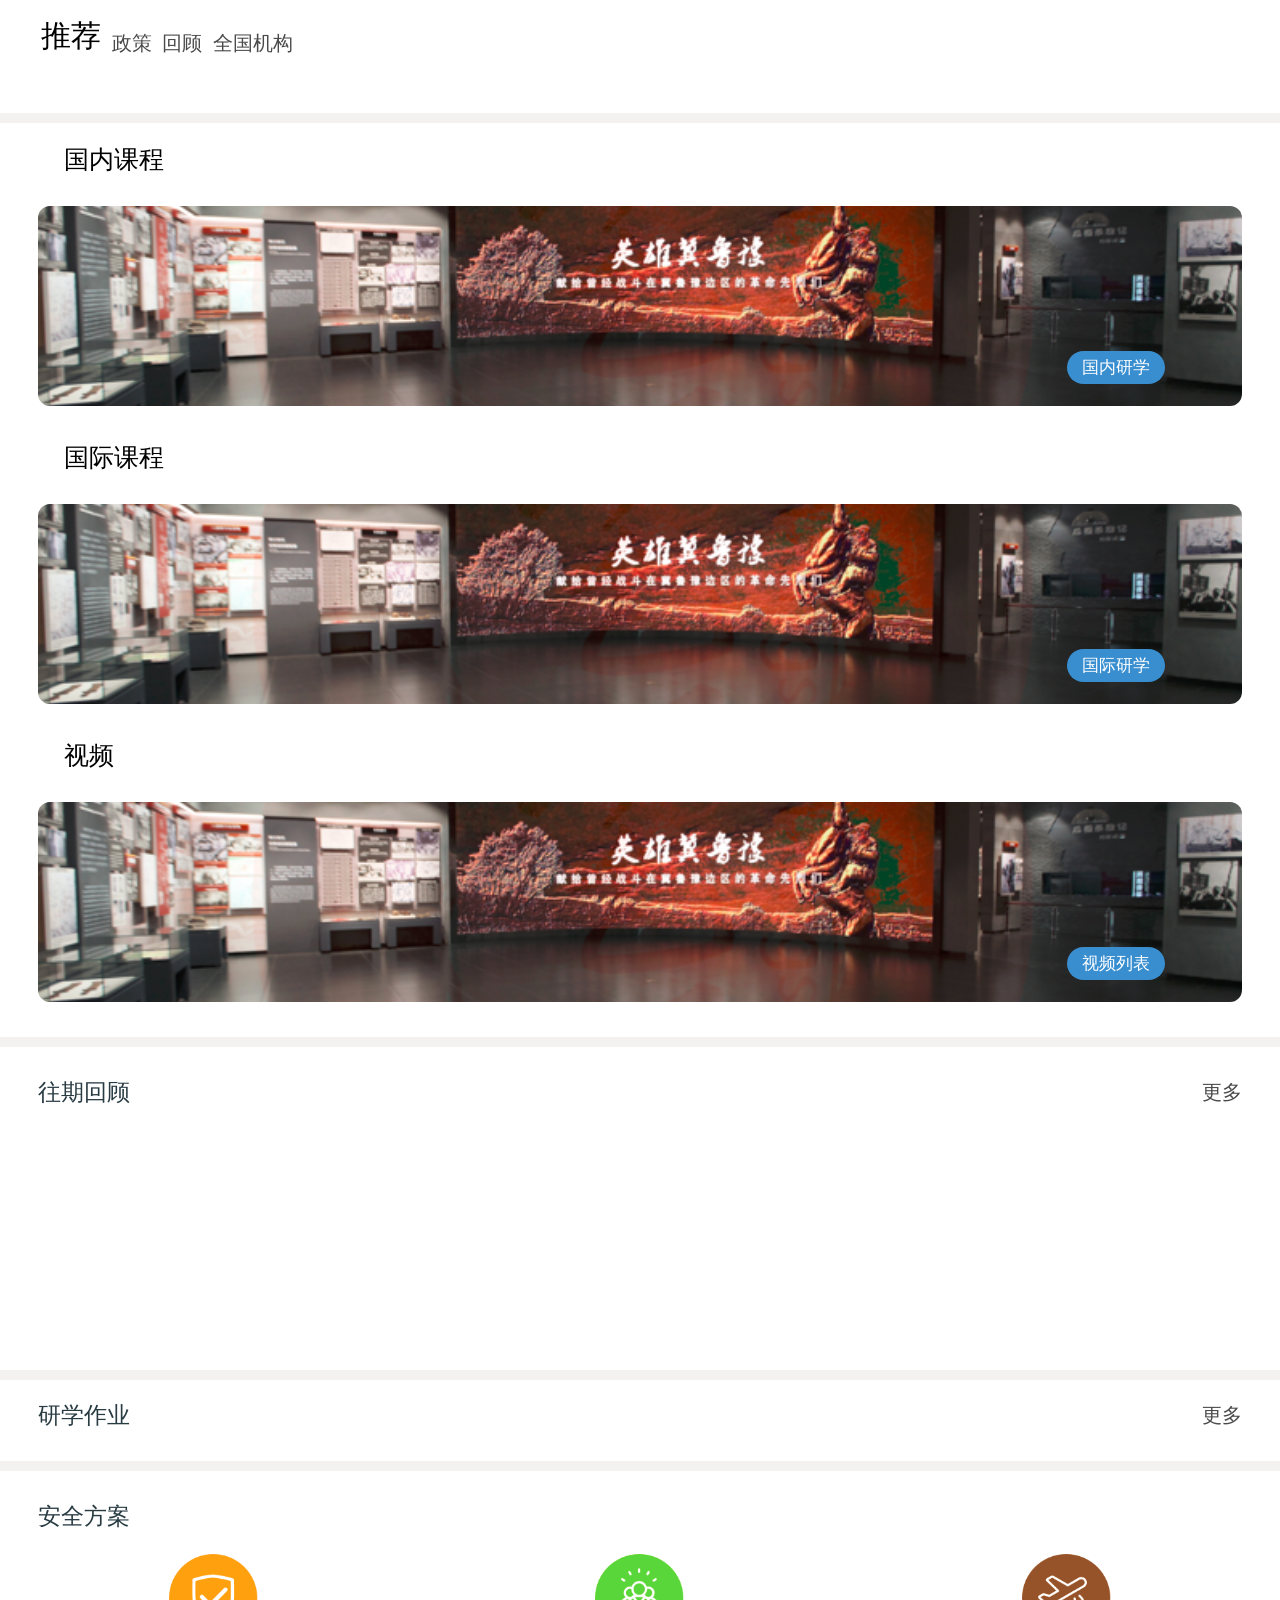
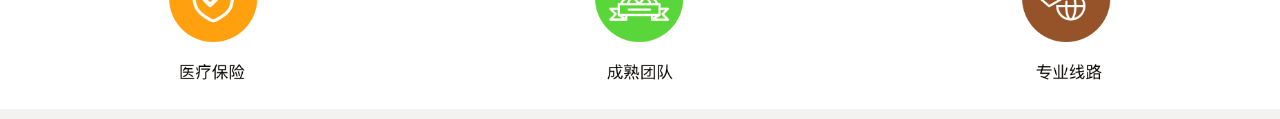
==== commit 2109ee83: "11" ====
--- a/view/index.html
+++ b/view/index.html
@@ -16,43 +16,39 @@
 </head>
 <body class="commonBody m6 m2 index">
 	<div class="header">
-		<ul class="h_menu"><li class="active">推荐</li><li>政策</li><li>回顾</li><li>全国机构</li></ul>
-		<input id="ser_input" class="sle_input" type="text" />
+		<ul class="h_menu">
+			<li class="active"><a href="index.html">推荐</a></li>
+			<li><a href="mobile6.html">政策</a></li>
+			<li><a href="mobile4.html">回顾</a></li>
+			<li><a href="mobile62.html">全国机构</a></li>
+		</ul>
+		<!-- <input id="ser_input" class="sle_input" type="text" /> -->
 	</div>
 	<div class="banner_div"> 
 		<figure id="full_feature" class="swipslider">
-			<ul class="sw-slides">
+			<!-- <ul class="sw-slides">
 			 <li class="sw-slide">
 				<img src="../public/img/summer_beach.jpg" alt="Summer beach concept">
 			  </li>
 			  <li class="sw-slide">
 				<img src="../public/img/lang_yie_ar_kung_fu.jpg" alt="Lang from Yie Ar Kung Fu">
 			  </li>       
-			  <li class="sw-slide">
-				<img src="../public/img/tiny_vacation.jpg" alt="Tiny Tina">
-			  </li>
-			  <li class="sw-slide">
-				<img src="../public/img/borderlands_tiny_tina.jpg" alt="Tiny Tina from Borderlands 2">
-			  </li>
-			  <li class="sw-slide">
-				<img src="../public/img/redhead.jpg" alt="Redhead girl">
-			  </li>
-			</ul>
+			</ul> -->
 		  </figure>
 	</div>
-	<ul class="for_ul">
-		<li><a href="javascript:;" art='4' class="aimg aimg1"></a></li>
+	<ul id="fenlei_list" class="for_ul">
+		<!-- <li><a href="javascript:;" art='4' class="aimg aimg1"></a></li>
 		<li><a href="javascript:;" art='2' class="aimg aimg2"></a></li>
 		<li><a href="javascript:;" art='3' class="aimg aimg3"></a></li>
-		<li><a href="javascript:;" art='1' class="aimg aimg4"></a></li>
+		<li><a href="javascript:;" art='1' class="aimg aimg4"></a></li> -->
 	</ul>
 	<!--  -->
-	<div class="m6_head m6_head5">
+	<div class="m6_head m6_head1">
 		<span class="title1">国内课程</span>
 	</div>
 	<div class="changguan_list">
 		<div class="cg_one">
-			<div class="cg_img cg_img5" style="background:url('../public/img/m3_1.png') no-repeat center center;background-size:cover;"></div>
+			<div class="cg_img cg_img1" style="background:url('../public/img/m3_1.png') no-repeat center center;background-size:cover;"></div>
 			<span class="cgpo_t">国内研学</span>
 		</div>
 	</div>
@@ -67,47 +63,34 @@
 		</div>
 	</div>
 	<!--  -->
-	<div class="m6_head m6_head6">
+	<div class="m6_head m6_head3">
 		<span class="title1">视频</span>
 	</div>
 	<div class="changguan_list">
 		<div class="cg_one">
-			<div class="cg_img cg_img6" style="background:url('../public/img/m3_1.png') no-repeat center center;background-size:cover;"></div>
+			<div class="cg_img cg_img3" style="background:url('../public/img/m3_1.png') no-repeat center center;background-size:cover;"></div>
 			<span class="cgpo_t">视频列表</span>
 		</div>
 	</div>
 	
 	<div class="intr_div">
-		<h4 class="intr_t">往期回顾<a class="inmore">更多</a></h4>
+		<h4 class="intr_t">往期回顾<a href="mobile4.html" class="inmore">更多</a></h4>
 		<div class="intr_over">
 		<ul id="intr_list" class="intr_ul">
+			<!-- <li><i style="background:url('../public/img/m3_1.png') no-repeat center center;background-size:cover;"></i><br/><span class="tt">井冈山革命圣地</span></li>
 			<li><i style="background:url('../public/img/m3_1.png') no-repeat center center;background-size:cover;"></i><br/><span class="tt">井冈山革命圣地</span></li>
 			<li><i style="background:url('../public/img/m3_1.png') no-repeat center center;background-size:cover;"></i><br/><span class="tt">井冈山革命圣地</span></li>
-			<li><i style="background:url('../public/img/m3_1.png') no-repeat center center;background-size:cover;"></i><br/><span class="tt">井冈山革命圣地</span></li>
-			<li><i style="background:url('../public/img/m3_1.png') no-repeat center center;background-size:cover;"></i><br/><span class="tt">井冈山革命圣地</span></li>
+			<li><i style="background:url('../public/img/m3_1.png') no-repeat center center;background-size:cover;"></i><br/><span class="tt">井冈山革命圣地</span></li> -->
 		</ul>
 		</div>
 	</div>
 	<div class="intr_div2">
-		<h4 class="intr_t">研学作业<a class="inmore">更多</a></h4>
+		<h4 class="intr_t">研学作业<a href="mobile5.html" class="inmore">更多</a></h4>
 		<div class="yxz_list">
-			<div class="yx_one">
+			<!-- <div class="yx_one">
 				<h4 class="yx_t">这里有着我们中华民族血的教训——南京大屠杀纪念馆</h4>
 				<p class="yx_p">作者：傅子梅</p>
-			</div>
-			<div class="yx_one">
-				<h4 class="yx_t">这里有着我们中华民族血的教训——南京大屠杀纪念馆</h4>
-				<p class="yx_p">作者：傅子梅</p>
-			</div>
-			<div class="yx_one">
-				<h4 class="yx_t">这里有着我们中华民族血的教训——南京大屠杀纪念馆</h4>
-				<p class="yx_p">作者：傅子梅</p>
-			</div>
-			<div class="yx_one">
-				<h4 class="yx_t">这里有着我们中华民族血的教训——南京大屠杀纪念馆</h4>
-				<p class="yx_p">作者：傅子梅</p>
-			</div>
-			
+			</div> -->
 		</div>
 	</div>
 	<div class="intr_div3">
@@ -141,46 +124,31 @@
 	g.totalPage = 1;//存总页数
 	g.nowPage = 0;//存当前页 0 是第一页
 	g.showPages = 10;//每页显示多少行
-	var urls = ['','photo/','interview/','video/','pano/','article/','association/'];
-	g.p_name = ['','场馆照片','专家访谈','讲解风采','场馆全景','场馆动态','相关机构'];
-	//加载banner图
-	$('#full_feature').swipeslider({
-		        transitionDuration: 600,
-		        autoPlayTimeout: 10000,
-		        sliderHeight: '40%'
-		      });
+	var urls = ['','course/','course/','video/'];
+	//g.p_name = ['','国内课程','国际课程','精彩视频'];
+	
 /* **************************************** lodding ******************************************** */	
 	
 	
-	//loadPage();
+	loadPage();
 	
 /* **************************************** setTing ******************************************** */	
 
 	//加载页面
 	function loadPage(){
-		getVenues();//获取场馆列表
-		getHotVenue();//获取热门场馆列表
-		getvenueother(1);//摄影
-		getvenueother(2);//访谈
-		getvenueother(5);//动态
-		getvenueother(6);//机构
-	}
-
-	//搜索框输入
-	$('#ser_input').keyup(function(){
-		var _val = $(this).val() || '';
-		//if(_val == ''){return false;}
-		getVenues(_val);
-	
-	});
-	
-	
-	//获取场馆列表
-	function getVenues(ser){
-		var ser = ser || '';
+		getVenues();//获取banner图
+		getFenlei();//获取填充banner图下面 课程分类
+		getvenueother(1);//国内课程
+		getvenueother(2);//国际课程
+		getvenueother(3);//精彩视频
+		getReview();//往期回顾列表
+		getfeedback();//获取研学作业列表
+	}
+
+	//获取研学作业列表
+	function getfeedback(){
 		var condi = {};
-		condi.search = ser;
-		var url = Base.serverUrl + "venue/";
+		var url = Base.serverUrl + "feedback/";
 		//g.httpTip.show();
 		$.ajax({
 			url:url,
@@ -189,26 +157,30 @@
 			type:"GET",
 			dataType:'json',
 			context:this,
-			async: false,
 			success: function(data){
 				if(data){
 					var count = data.count || 0;
 					if(count > 0){
 						var data = data.results || [];
-						var html = '<option value="">场馆列表</option>';
+						var html = '';
 						for(var i=0,len=data.length;i<len;i++){
 							var d = data[i] || '';
 							var id = d.id || '';
 							var name = d.name || '';
-							var image_url = d.image_url || '../public/img/no.jpg';
-							html+='<option value="'+id+'">'+name+'</option>';
+							var autor = d.autor || '';
+							html+='<div class="yx_one">'
+										+'<h4 class="yx_t">'+name+'</h4>'
+										+'<p class="yx_p">作者：'+autor+'</p>'
+									+'</div>';
 						}
-						$('#vue_sel').html(html);
-					}		
+						$('.yxz_list').html(html);
+					}else{
+						$('.intr_div2').hide();//空的时候隐藏往期回顾
+					}
 				}
 				else{
 					var msg = data.message || "获取失败";
-					Utils.alert(msg);
+					//Utils.alert(msg);
 				}
 				//g.httpTip.hide();
 			},
@@ -220,26 +192,12 @@
 			}
 		});
 	}
-	//选择场馆
-	$('#vue_sel').change(function(){
-		var _val =  $(this).find("option:selected").val();
-		if(_val == ''){return false;}
-		gourl(_val);
-	});
-	
-	//跳转到场馆列表页
-	window.gourl = function(id){
-		var id = id || '';
-		if(id == ''){Utils.alert('场馆不存在！');return false;}
-		Utils.offLineStore.set("venueaid",id,false);//存储当前场馆
-		location.href="mobile2.html?id="+id;
-	}
-	
-	
-	//获取热门场馆列表
-	function getHotVenue(){
+
+	
+	//获取往期回顾列表
+	function getReview(){
 		var condi = {};
-		var url = Base.serverUrl + "venue_popular/";
+		var url = Base.serverUrl + "review/";
 		//g.httpTip.show();
 		$.ajax({
 			url:url,
@@ -248,7 +206,6 @@
 			type:"GET",
 			dataType:'json',
 			context:this,
-			async: false,
 			success: function(data){
 				if(data){
 					var count = data.count || 0;
@@ -260,18 +217,17 @@
 							var id = d.id || '';
 							var name = d.name || '';
 							var image_url = d.image_url || '../public/img/no.jpg';
-							html+='<li onclick="gourl(\''+id+'\')"><i style="background:url('+image_url+') no-repeat center center;background-size:cover;"></i><br/><span class="tt">'+name+'</span></li>';
+							html+='<li><i style="background:url('+image_url+') no-repeat center center;background-size:cover;"></i><br/><span class="tt">'+name+'</span></li>';
+								 
 						}
-						var _w = count*$('#intr_list li').width()+180;
-						$('#intr_list').html(html).css('width',_w);
-
+						$('#intr_list').html(html);
 					}else{
-						$('.intr_div').hide();
-					}		
+						$('.intr_div').hide();//空的时候隐藏往期回顾
+					}
 				}
 				else{
 					var msg = data.message || "获取失败";
-					Utils.alert(msg);
+					//Utils.alert(msg);
 				}
 				//g.httpTip.hide();
 			},
@@ -283,18 +239,57 @@
 			}
 		});
 	}
-	
-	
-	//获取场馆其他部分列表
-	
-	
-	//获取列表 1场馆照片、2专家访谈、3讲解风采、4场馆全景
-	
+
+	//获取 填充banner图下面 课程分类
+	function getFenlei(){
+		var condi = {};
+		var url = Base.serverUrl + "course_category/";
+		//g.httpTip.show();
+		$.ajax({
+			url:url,
+			data:condi,
+			timeout: 30000, //超时时间设置，单位毫秒
+			type:"GET",
+			dataType:'json',
+			context:this,
+			success: function(data){
+				if(data){
+					var count = data.count || 0;
+					if(count > 0){
+						var data = data.results || [];
+						var html = '';
+						for(var i=0,len=data.length;i<len;i++){
+							var d = data[i] || '';
+							var id = d.id || '';
+							var name = d.name || '';
+							html+='<li><a href="mobile21.html?cid='+id+'" class="aimg">'+name+'</a></li>';
+								 
+						}
+						$('#fenlei_list').html(html);
+					}		
+				}
+				else{
+					var msg = data.message || "获取失败";
+					//Utils.alert(msg);
+				}
+				//g.httpTip.hide();
+			},
+			error:function(data,status){
+				//g.httpTip.hide();
+				if(status=='timeout'){
+		　　　　　  Utils.alert("超时");
+		　　　　}
+			}
+		});
+	}
+
+	
+	//获取列表 1国内课程、2国际课程、3精彩视频
 	function getvenueother(n){
 		var n = n || 1;
 		var ur = urls[n] || '';
 		var condi = {};
-		//condi.org_id = g.id;
+		if(n == '2')condi.tag_id = 2;//国际课程
 		var url = Base.serverUrl +ur;
 		//g.httpTip.show();
 		$.ajax({
@@ -318,12 +313,13 @@
 							var image_url = d.image_url || '../public/img/no.jpg';
 							var image_min_url = d.image_min_url || '../public/img/no.jpg';
 							if(i==0){img = image_url}//获取第一张照片
-							if(n==1 && i==0){img = image_min_url}//获取第一张照片
 						}
 						$('.cg_img'+n).css({'background':'url('+img+') no-repeat center center','background-size':'cover'}).on('click',function(){
-							Utils.offLineStore.set("venueaid",'index',false);//存储当前场馆
-							Utils.offLineStore.set("venuep",n,false);//存储第几个
-							location.href="mobile3.html?id="+'index'+'&p='+n;//id传空 说明主页过去的
+							//1国内课程、2国际课程、3精彩视频
+							if(n == '1'){location.href="mobile21.html";}
+							else if(n == '2'){location.href="mobile21.html?tag=2";}
+							else if(n == '3'){location.href="mobile7.html";}
+							
 						});
 					}else{
 						$('.m6_head'+n).hide();
@@ -344,16 +340,62 @@
 			}
 		});
 	}
-	//首页上面几个图标点击调转
-	$('.aimg').on('click',function(){
-		var p = $(this).attr('art') || '';
-		if(p == ''){return false;}
-		Utils.offLineStore.set("venueaid",'index',false);//存储当前场馆
-		Utils.offLineStore.set("venuep",p,false);//存储第几个
-		location.href="mobile3.html?id="+'index'+'&p='+p;//id传空 说明主页过去的
-		
-	});
-	
+	
+	//获取banner图
+	function getVenues(){
+		var condi = {};
+		//condi.search = ser;
+		var url = Base.serverUrl + "course/";
+		//g.httpTip.show();
+		$.ajax({
+			url:url,
+			data:condi,
+			timeout: 30000, //超时时间设置，单位毫秒
+			type:"GET",
+			dataType:'json',
+			context:this,
+			async: false,
+			success: function(data){
+				if(data){
+					var count = data.count || 0;
+					if(count > 0){
+						var data = data.results || [];
+						var html = '<ul class="sw-slides">';
+						var len = data.length;
+						len = len > 4 ? 4 : len ;//控制banner 最多4个
+						for(var i=0;i<len;i++){
+							var d = data[i] || '';
+							var id = d.id || '';
+							var name = d.name || '';
+							var image_url = d.image_url || '../public/img/no.jpg';
+							html+='<li class="sw-slide">'
+								  +'<img src="'+image_url+'" alt="Summer beach concept">'
+								+'</li>';
+						}
+						html+='</ul>';
+						$('#full_feature').html(html);
+						//加载banner图
+						$('#full_feature').swipeslider({
+							transitionDuration: 600,
+							autoPlayTimeout: 10000,
+							sliderHeight: '40%'
+						  });
+					}		
+				}
+				else{
+					var msg = data.message || "获取失败";
+					//Utils.alert(msg);
+				}
+				//g.httpTip.hide();
+			},
+			error:function(data,status){
+				//g.httpTip.hide();
+				if(status=='timeout'){
+		　　　　　  Utils.alert("超时");
+		　　　　}
+			}
+		});
+	}
 
 
 });
--- a/public/css/common.css
+++ b/public/css/common.css
@@ -131,8 +131,9 @@
 .index .for_ul{overflow:hidden;margin:20px auto 20px;padding-bottom:20px;border-bottom:10px solid #f3f2f0;}
 .index .for_ul li{float:left;display:inline-block;width:25%;text-align:center;}
 .index .for_ul2 li{width:33.33%;text-align:center;}
-.index .for_ul li .aimg{display:inline-block;width:60%;min-width:60px;height:80px;}
+.index .for_ul li .aimg{display:inline-block;width:60%;min-width:60px;line-height:108px;height:80px;color:#ffffff;}
 .index .for_ul2 li .aimg{width:60%;min-width:60px;height:132px;}
+.index .for_ul li .aimg{background:url('../img/id_img0.png') no-repeat center center;background-size:contain;}
 .index .for_ul li .aimg.aimg1{background:url('../img/id_img1.png') no-repeat center center;background-size:contain;}
 .index .for_ul li .aimg.aimg2{background:url('../img/id_img2.png') no-repeat center center;background-size:contain;}
 .index .for_ul li .aimg.aimg3{background:url('../img/id_img3.png') no-repeat center center;background-size:contain;}
@@ -150,9 +151,12 @@
 .index .intr_ul li i{display:inline-block;width:100%;height:170px;border-radius:12px;}
 .index .intr_ul li .tt{color:#283B42;text-overflow:ellipsis;font-size:18px;display:inline-block;width:100%;overflow:hidden;text-align:center;}
 
-.index .h_menu{min-width:255px;margin-left:0%;display:inline-block;vertical-align:bottom;overflow:hidden;}
+.index .h_menu{min-width:310px;margin-left:0%;display:inline-block;vertical-align:bottom;overflow:hidden;}
 .index .h_menu li{color:#4A4A4A;margin:0 1%;font-size:20px;display:inline-block;vertical-align:bottom;}
+.index .h_menu li a{color:#4A4A4A;font-size:20px;}
 .index .h_menu li.active{font-size:30px;color:#000000;}
+.index .h_menu li.active a{font-size:30px;color:#000000;}
+
 .index .intr_div2{padding-bottom:30px;border-bottom:10px solid #f3f2f0;}
 .index .yxz_list{margin:0 5%;}
 .index .yxz_list .yx_one{padding:20px 0 15px;border-bottom:1px solid #E7E7E7;}
@@ -188,7 +192,8 @@
 /* m6 */
 .m6{}
 .m6 .nd_div{position:relative;color:#4A4A4A;font-size:15px;padding:15px 3% 20px;border-top:10px solid #f3f2f0;}
-.m6 .nd_div span{display:inline-block;margin-right:10px;color:#398ED0;font-size:21px;}
+.m6 .nd_div span{display:inline-block;margin-right:10px;cursor:pointer;}
+.m6 .nd_div .active{color:#398ED0;font-size:21px;}
 
 .m61 .sle{position:absolute;right:3%;font-size:18px;top:10px;min-width:102px;}
 
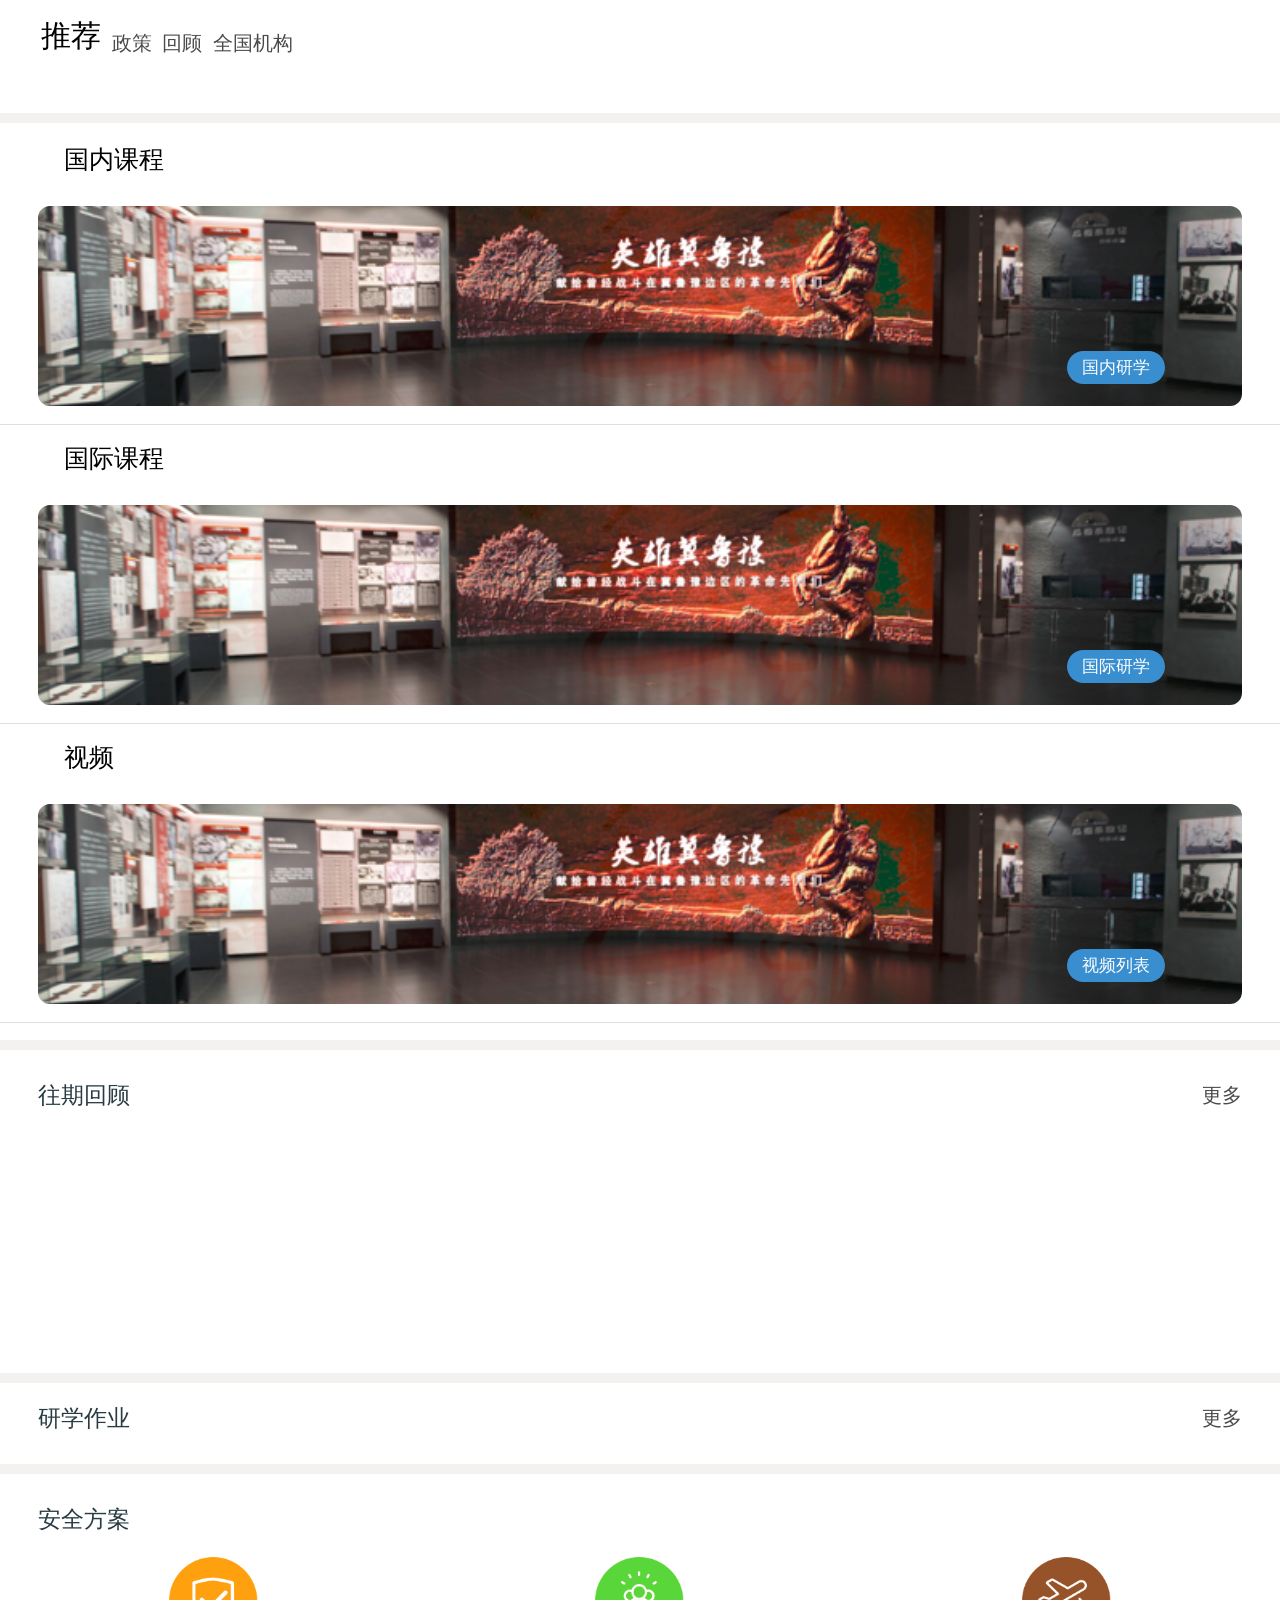
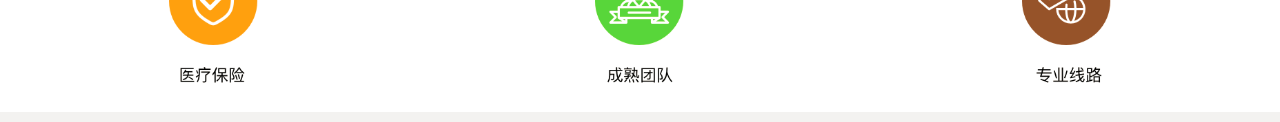
==== commit a9e1b572: "修改bug" ====
--- a/view/index.html
+++ b/view/index.html
@@ -266,6 +266,7 @@
 								 
 						}
 						$('#fenlei_list').html(html);
+						if(count > 0 && count <= 4){$('#fenlei_list li').css('width',100/count+'%');}
 					}		
 				}
 				else{
--- a/public/swipe/swipeslider.css
+++ b/public/swipe/swipeslider.css
@@ -68,7 +68,9 @@
   -webkit-user-select: none;
      -moz-user-select: none;
       -ms-user-select: none;
-          user-select: none; }
+          user-select: none; 
+	display:none;	  
+}
   .sw-next-prev:hover {
     background-color: rgba(255, 255, 255, 0.74); }
   .sw-next-prev:active {
--- a/public/css/common.css
+++ b/public/css/common.css
@@ -94,7 +94,7 @@
 .up_show_div.active .ups_a{display:inline-block;width:21px;height:12px;background:url('../img/m2_30.png') no-repeat center center;background-size:contain;}
 
 .cgpo_t{position:absolute;color:#ffffff;background-color:#398ED0;right:9%;bottom:22px;padding:5px 15px;border-radius:30px;}
-.m2 .changguan_list{margin:0px 0 35px;}
+.m2 .changguan_list{margin:0px 0 17px;padding-bottom:18px;border-bottom:1px solid #dfdfdf;}
 .m2 .cg_one .cg_img{margin:0 3%;border-radius:12px;}
 .m2 .checkall{text-align:center;height:60px;line-height:60px;color:#ffffff;background-color:#b71900;font-size:18px;}
 .m2 .checkall i{margin-right:5%;vertical-align:middle;display:inline-block;width:33px;height:33px;background:url('../img/m2_4.png') no-repeat center center;background-size:contain;}
